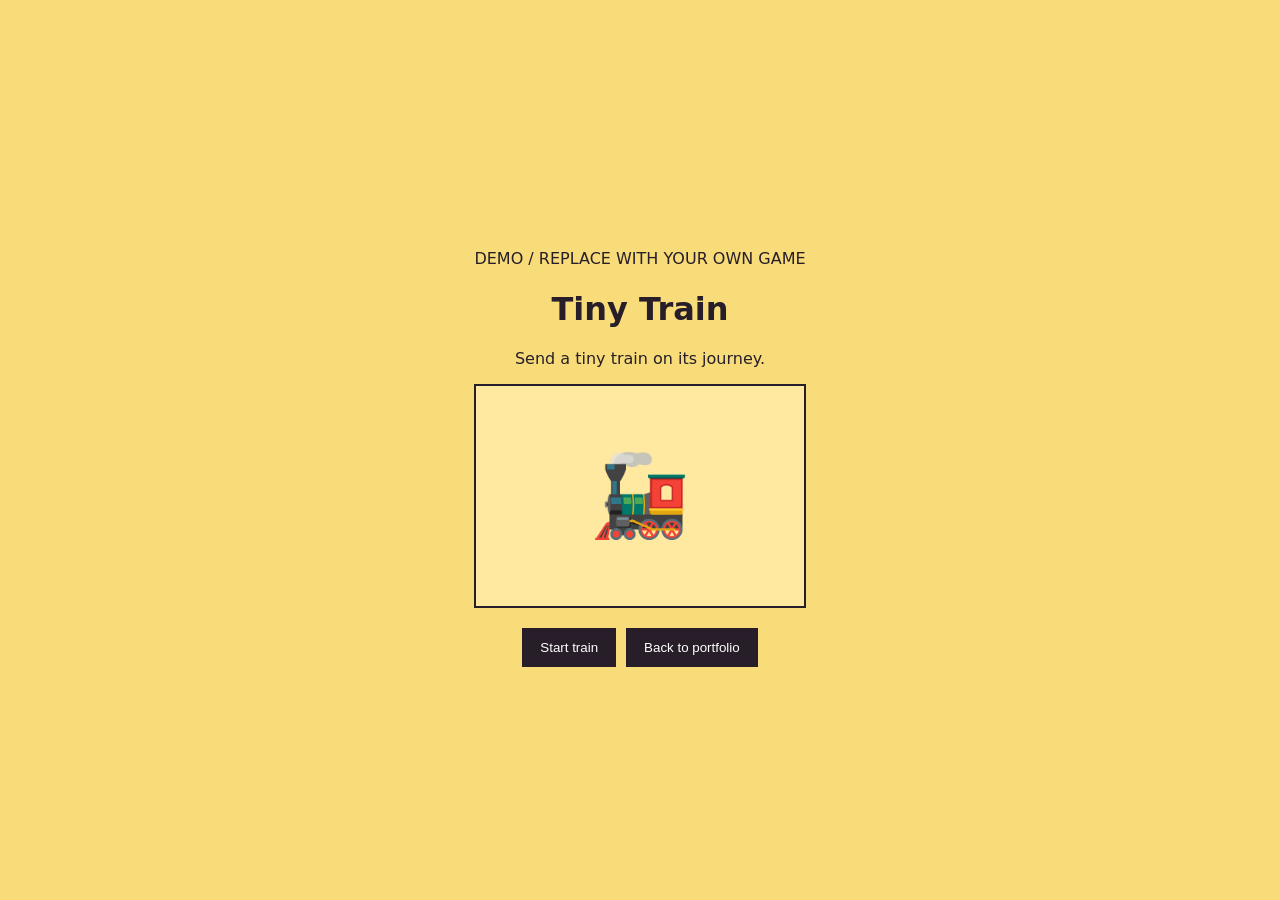
==== index.html @ 66c7f88c "Add Shiqi Su portfolio website" ====
<!doctype html>
<html lang="en"><head><meta charset="utf-8"><meta name="viewport" content="width=device-width,initial-scale=1"><title>Tiny Train</title><style>body{margin:0;display:grid;min-height:100vh;place-items:center;background:#f7dc79;color:#271e29;font-family:system-ui,sans-serif}.game{max-width:620px;padding:40px;text-align:center}.track{height:220px;display:grid;place-items:center;border:2px solid #271e29;background:#ffe9a1}.train{font-size:80px;transition:transform 1.3s ease}.go{transform:translateX(300px)}button{padding:12px 18px;background:#271e29;color:white;border:0;margin:20px 5px 0;cursor:pointer}</style></head><body><main class="game"><p>DEMO / REPLACE WITH YOUR OWN GAME</p><h1>Tiny Train</h1><p>Send a tiny train on its journey.</p><div class="track"><div id="train" class="train">🚂</div></div><button id="go">Start train</button><button onclick="location.href='../../'">Back to portfolio</button></main><script>document.querySelector('#go').onclick=()=>{const t=document.querySelector('#train');t.classList.remove('go');void t.offsetWidth;t.classList.add('go')}</script></body></html>
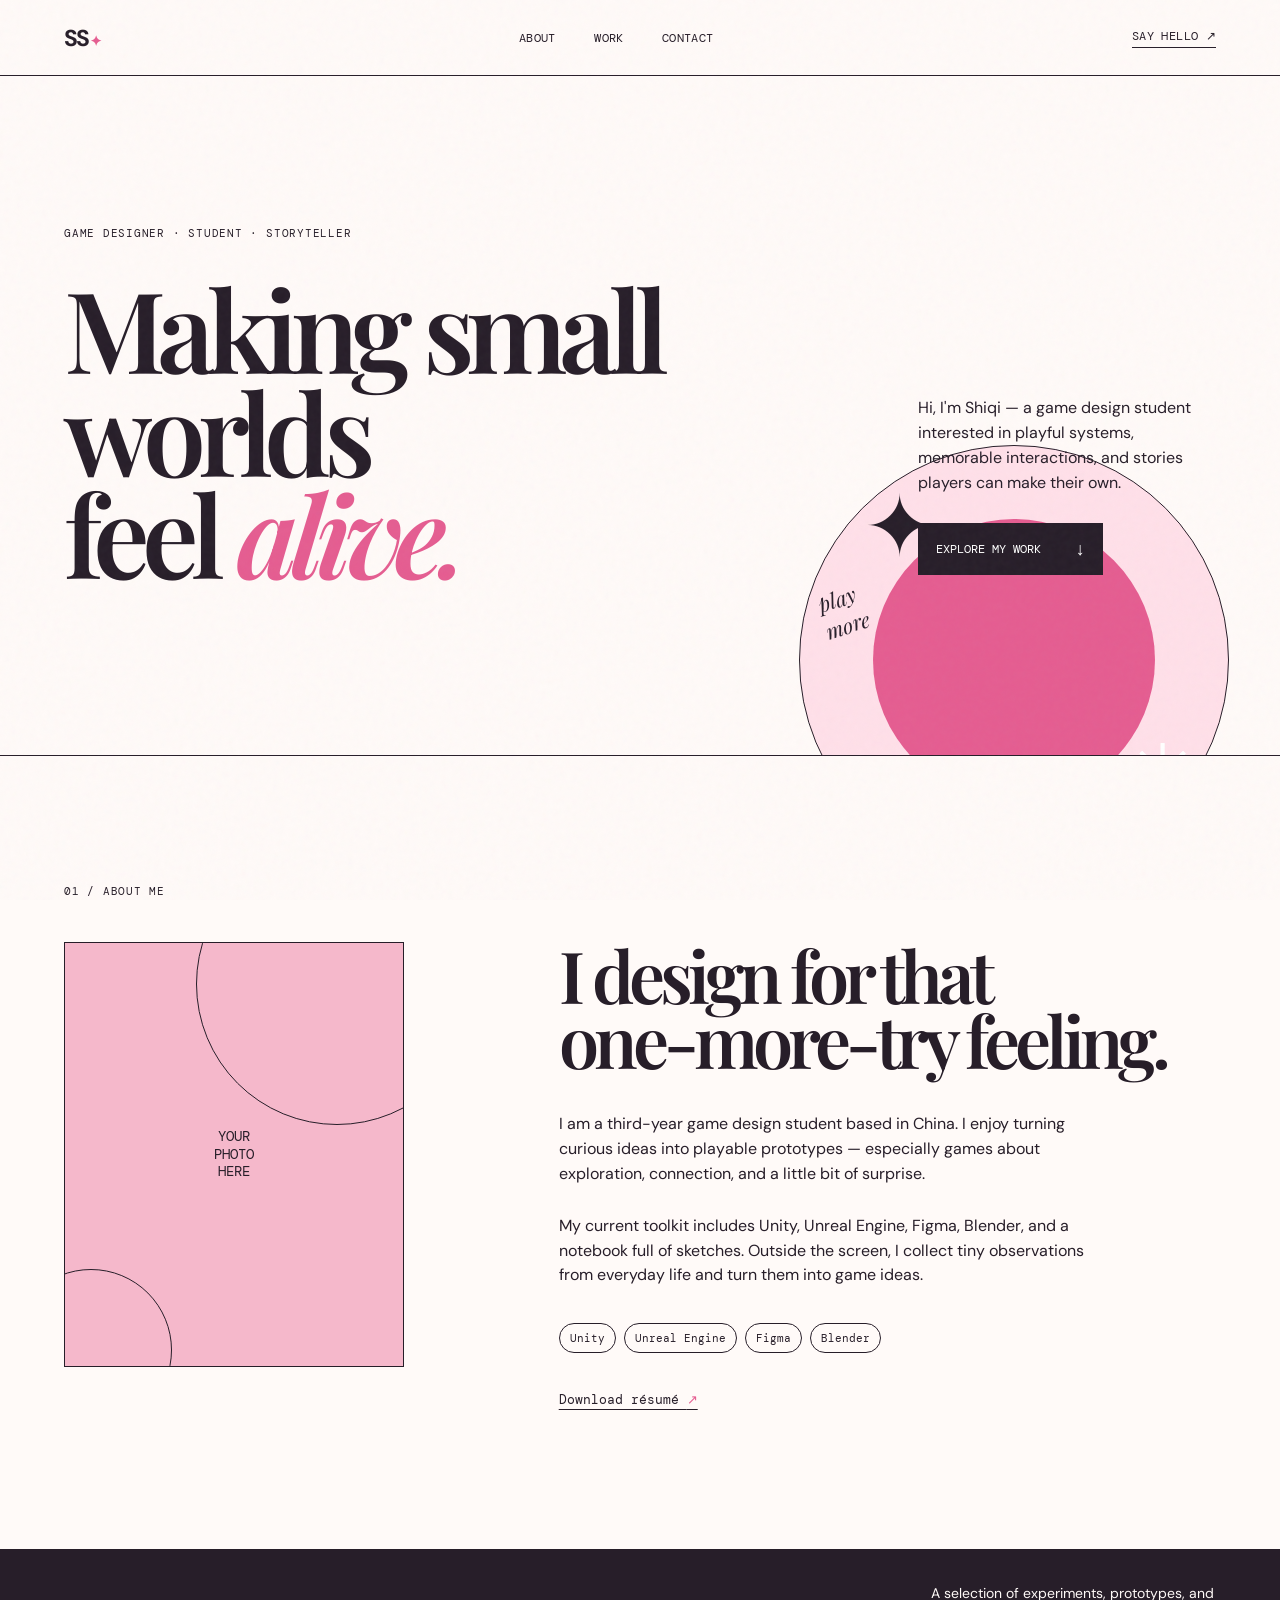
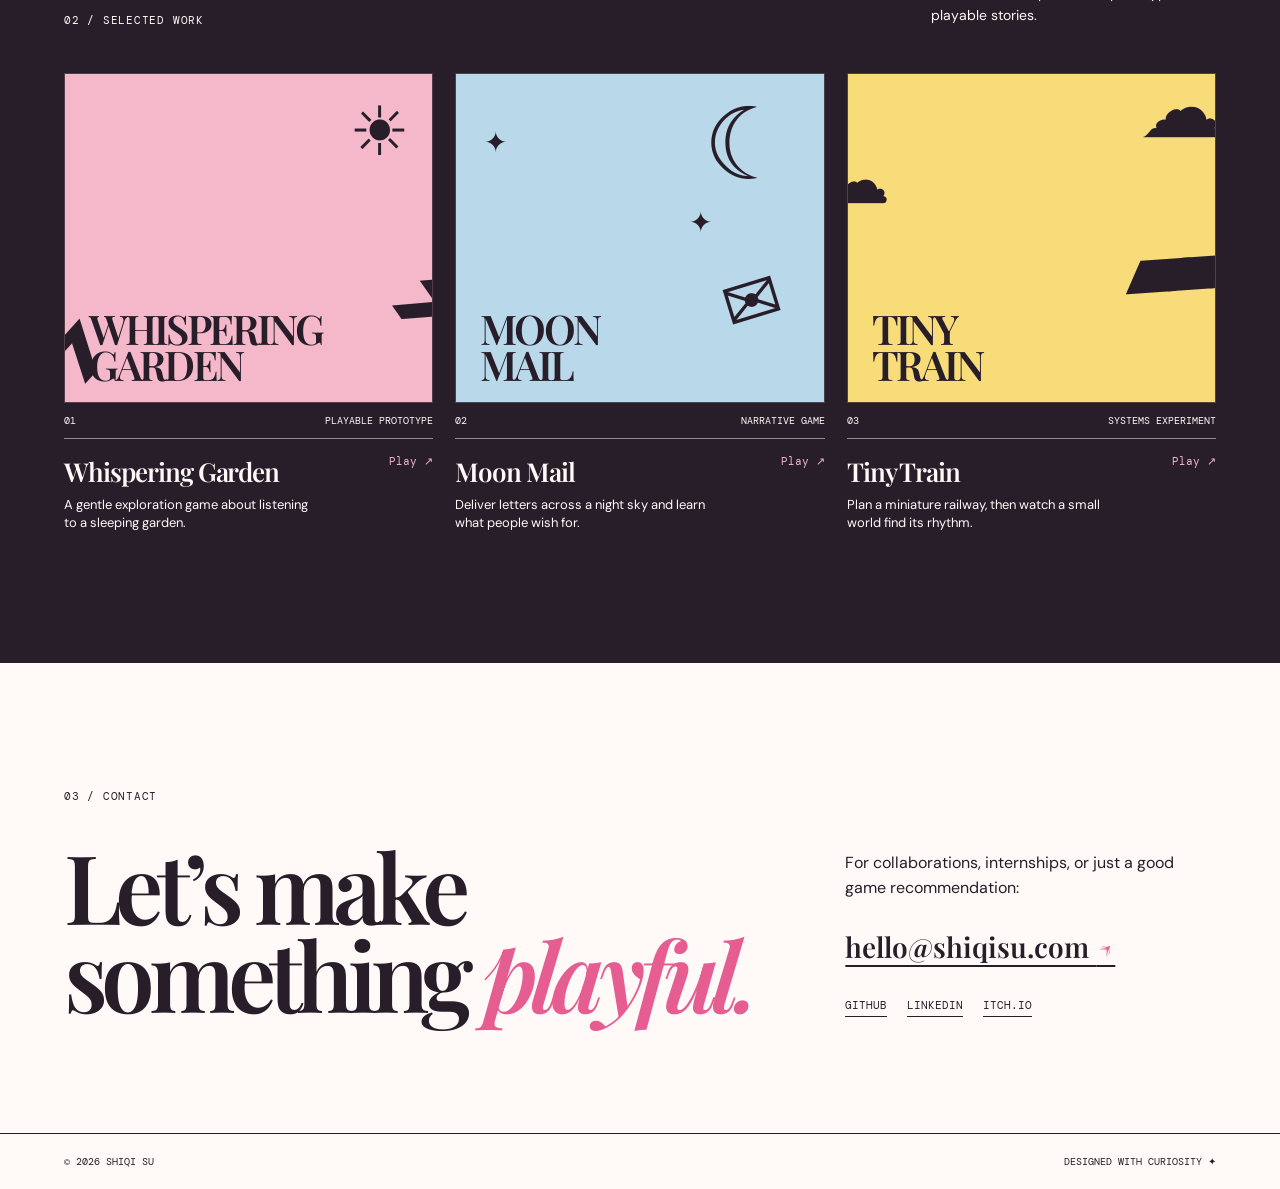
==== commit bb75575f: "Restore portfolio homepage Updated the HTML structure and added meta tags for better SEO and styling" ====
--- a/index.html
+++ b/index.html
@@ -1,2 +1,156 @@
 <!doctype html>
-<html lang="en"><head><meta charset="utf-8"><meta name="viewport" content="width=device-width,initial-scale=1"><title>Tiny Train</title><style>body{margin:0;display:grid;min-height:100vh;place-items:center;background:#f7dc79;color:#271e29;font-family:system-ui,sans-serif}.game{max-width:620px;padding:40px;text-align:center}.track{height:220px;display:grid;place-items:center;border:2px solid #271e29;background:#ffe9a1}.train{font-size:80px;transition:transform 1.3s ease}.go{transform:translateX(300px)}button{padding:12px 18px;background:#271e29;color:white;border:0;margin:20px 5px 0;cursor:pointer}</style></head><body><main class="game"><p>DEMO / REPLACE WITH YOUR OWN GAME</p><h1>Tiny Train</h1><p>Send a tiny train on its journey.</p><div class="track"><div id="train" class="train">🚂</div></div><button id="go">Start train</button><button onclick="location.href='../../'">Back to portfolio</button></main><script>document.querySelector('#go').onclick=()=>{const t=document.querySelector('#train');t.classList.remove('go');void t.offsetWidth;t.classList.add('go')}</script></body></html>
+<html lang="en">
+  <head>
+    <meta charset="UTF-8" />
+    <meta name="viewport" content="width=device-width, initial-scale=1.0" />
+    <meta
+      name="description"
+      content="Shiqi Su — Game designer portfolio."
+    />
+    <title>Shiqi Su — Game Designer</title>
+    <link rel="preconnect" href="https://fonts.googleapis.com" />
+    <link rel="preconnect" href="https://fonts.gstatic.com" crossorigin />
+    <link
+      href="https://fonts.googleapis.com/css2?family=DM+Mono&family=DM+Sans:opsz,wght@9..40,400;9..40,500;9..40,700&family=Playfair+Display:ital,wght@0,600;0,700;1,600&display=swap"
+      rel="stylesheet"
+    />
+    <link rel="stylesheet" href="styles.css" />
+  </head>
+  <body>
+    <div class="grain" aria-hidden="true"></div>
+    <header class="site-header">
+      <a class="brand" href="#top" aria-label="Shiqi Su home">SS<span>✦</span></a>
+      <nav aria-label="Main navigation">
+        <a href="#about">About</a>
+        <a href="#work">Work</a>
+        <a href="#contact">Contact</a>
+      </nav>
+      <a class="header-email" href="mailto:hello@shiqisu.com">Say hello ↗</a>
+    </header>
+
+    <main id="top">
+      <section class="hero section-wrap">
+        <p class="eyebrow">GAME DESIGNER · STUDENT · STORYTELLER</p>
+        <div class="hero-grid">
+          <h1>Making small worlds<br />feel <em>alive.</em></h1>
+          <div class="hero-side">
+            <p>
+              Hi, I'm Shiqi — a game design student interested in playful systems,
+              memorable interactions, and stories players can make their own.
+            </p>
+            <a class="button button-dark" href="#work">Explore my work <span>↓</span></a>
+          </div>
+        </div>
+        <div class="hero-decoration" aria-hidden="true">
+          <span class="flower flower-one">✦</span>
+          <span class="flower flower-two">✳</span>
+          <span class="scribble">play<br />more</span>
+          <div class="orb"></div>
+        </div>
+      </section>
+
+      <section class="about section-wrap" id="about">
+        <p class="section-label">01 / ABOUT ME</p>
+        <div class="about-grid">
+          <div class="portrait-placeholder" role="img" aria-label="Replace this with a portrait of Shiqi">
+            <span>YOUR<br />PHOTO<br />HERE</span>
+          </div>
+          <div class="about-copy">
+            <h2>I design for that<br />one-more-try feeling.</h2>
+            <p>
+              I am a third-year game design student based in China. I enjoy turning
+              curious ideas into playable prototypes — especially games about
+              exploration, connection, and a little bit of surprise.
+            </p>
+            <p>
+              My current toolkit includes Unity, Unreal Engine, Figma, Blender, and
+              a notebook full of sketches. Outside the screen, I collect tiny
+              observations from everyday life and turn them into game ideas.
+            </p>
+            <div class="tools">
+              <span>Unity</span><span>Unreal Engine</span><span>Figma</span><span>Blender</span>
+            </div>
+            <a class="text-link" href="assets/Shiqi-Su-Resume.pdf" target="_blank" rel="noreferrer">Download résumé <span>↗</span></a>
+          </div>
+        </div>
+      </section>
+
+      <section class="work section-wrap" id="work">
+        <div class="work-heading">
+          <p class="section-label">02 / SELECTED WORK</p>
+          <p class="work-intro">A selection of experiments, prototypes, and playable stories.</p>
+        </div>
+
+        <!--
+          HOW TO ADD A GAME:
+          1. Duplicate an .project-card article below.
+          2. Change the title, description, tags, and link in href="...".
+          3. Put your HTML game in a folder (for example: games/my-game/index.html)
+             and set href="games/my-game/". The player will open it in a new tab.
+        -->
+        <div class="project-list">
+          <article class="project-card project-card--pink">
+            <a class="project-link" href="games/whispering-garden/" target="_blank" rel="noreferrer" aria-label="Play Whispering Garden">
+              <div class="project-art garden-art" aria-hidden="true">
+                <span class="sun">☀</span><span class="leaf leaf-a">⌁</span><span class="leaf leaf-b">⌁</span>
+                <span class="garden-title">WHISPERING<br />GARDEN</span>
+              </div>
+              <div class="project-meta"><span>01</span><span>Playable prototype</span></div>
+              <div class="project-info">
+                <div><h3>Whispering Garden</h3><p>A gentle exploration game about listening to a sleeping garden.</p></div>
+                <span class="play-arrow">Play ↗</span>
+              </div>
+            </a>
+          </article>
+
+          <article class="project-card project-card--blue">
+            <a class="project-link" href="games/moon-mail/" target="_blank" rel="noreferrer" aria-label="Play Moon Mail">
+              <div class="project-art moon-art" aria-hidden="true">
+                <span class="moon">☾</span><span class="star star-a">✦</span><span class="star star-b">✦</span>
+                <span class="mail">✉</span><span class="garden-title">MOON<br />MAIL</span>
+              </div>
+              <div class="project-meta"><span>02</span><span>Narrative game</span></div>
+              <div class="project-info">
+                <div><h3>Moon Mail</h3><p>Deliver letters across a night sky and learn what people wish for.</p></div>
+                <span class="play-arrow">Play ↗</span>
+              </div>
+            </a>
+          </article>
+
+          <article class="project-card project-card--yellow">
+            <a class="project-link" href="games/tiny-train/" target="_blank" rel="noreferrer" aria-label="Play Tiny Train">
+              <div class="project-art train-art" aria-hidden="true">
+                <span class="cloud cloud-a">☁</span><span class="cloud cloud-b">☁</span>
+                <span class="train">▰▰▰</span><span class="garden-title">TINY<br />TRAIN</span>
+              </div>
+              <div class="project-meta"><span>03</span><span>Systems experiment</span></div>
+              <div class="project-info">
+                <div><h3>Tiny Train</h3><p>Plan a miniature railway, then watch a small world find its rhythm.</p></div>
+                <span class="play-arrow">Play ↗</span>
+              </div>
+            </a>
+          </article>
+        </div>
+      </section>
+
+      <section class="contact section-wrap" id="contact">
+        <p class="section-label">03 / CONTACT</p>
+        <div class="contact-content">
+          <h2>Let’s make<br />something <em>playful.</em></h2>
+          <div>
+            <p>For collaborations, internships, or just a good game recommendation:</p>
+            <a class="email" href="mailto:hello@shiqisu.com">hello@shiqisu.com <span>↗</span></a>
+            <div class="socials">
+              <a href="https://github.com/" target="_blank" rel="noreferrer">GitHub</a>
+              <a href="https://www.linkedin.com/" target="_blank" rel="noreferrer">LinkedIn</a>
+              <a href="https://shiqisu.itch.io/" target="_blank" rel="noreferrer">itch.io</a>
+            </div>
+          </div>
+        </div>
+      </section>
+    </main>
+
+    <footer><span>© <span id="year"></span> Shiqi Su</span><span>Designed with curiosity ✦</span></footer>
+    <script src="script.js"></script>
+  </body>
+</html>
--- a/styles.css
+++ b/styles.css
@@ -0,0 +1,36 @@
+:root {
+  --ink: #271e29;
+  --paper: #fffaf8;
+  --pink: #f5b8cb;
+  --hot-pink: #e55d91;
+  --line: #271e29;
+  --blue: #b9d8ea;
+  --yellow: #f7dc79;
+  --mono: "DM Mono", monospace;
+  --sans: "DM Sans", sans-serif;
+  --serif: "Playfair Display", Georgia, serif;
+}
+
+* { box-sizing: border-box; }
+html { scroll-behavior: smooth; }
+body { margin: 0; color: var(--ink); background: var(--paper); font-family: var(--sans); }
+a { color: inherit; }
+.grain { position: fixed; inset: 0; pointer-events: none; opacity: .13; z-index: 5; background-image: url("data:image/svg+xml,%3Csvg viewBox='0 0 180 180' xmlns='http://www.w3.org/2000/svg'%3E%3Cfilter id='n'%3E%3CfeTurbulence type='fractalNoise' baseFrequency='.8' numOctaves='3' stitchTiles='stitch'/%3E%3C/filter%3E%3Crect width='100%25' height='100%25' filter='url(%23n)' opacity='.25'/%3E%3C/svg%3E"); }
+.site-header { height: 76px; padding: 0 clamp(24px, 5vw, 76px); display: flex; align-items: center; justify-content: space-between; border-bottom: 1px solid var(--line); position: sticky; top: 0; background: rgba(255,250,248,.92); backdrop-filter: blur(12px); z-index: 4; }
+.brand { text-decoration: none; font-weight: 700; font-size: 23px; letter-spacing: -.08em; }.brand span { font-size: 14px; color: var(--hot-pink); margin-left: 2px; }
+nav { display: flex; gap: clamp(18px, 3vw, 43px); } nav a, .header-email { font: 12px var(--mono); text-decoration: none; text-transform: uppercase; letter-spacing: .03em; } nav a:hover, .header-email:hover, .text-link:hover, .socials a:hover { color: var(--hot-pink); }
+.header-email { border-bottom: 1px solid; padding-bottom: 3px; }
+.section-wrap { padding-left: clamp(24px, 5vw, 76px); padding-right: clamp(24px, 5vw, 76px); }
+.hero { min-height: 680px; padding-top: clamp(70px, 12vw, 150px); position: relative; overflow: hidden; border-bottom: 1px solid var(--line); }
+.eyebrow, .section-label { margin: 0; font: 11px var(--mono); letter-spacing: .07em; }
+.hero-grid { display: grid; grid-template-columns: 1.5fr .55fr; gap: 40px; align-items: end; margin-top: 36px; position: relative; z-index: 1; }
+h1, h2 { font: 600 clamp(52px, 8.8vw, 136px)/.91 var(--serif); letter-spacing: -.07em; margin: 0; } em { font-weight: 600; color: var(--hot-pink); }
+.hero-side { max-width: 310px; padding-bottom: 9px; }.hero-side p, .about-copy p, .work-intro, .contact-content p { font-size: 16px; line-height: 1.55; margin: 0 0 27px; }
+.button { display: inline-flex; align-items: center; gap: 34px; padding: 14px 18px; font: 12px var(--mono); text-decoration: none; text-transform: uppercase; transition: transform .2s; }.button:hover { transform: translateY(-3px); }.button-dark { background: var(--ink); color: white; }.button span { font-size: 18px; }
+.hero-decoration { position: absolute; width: min(34vw, 430px); aspect-ratio: 1; right: clamp(-80px, 4vw, 56px); bottom: -120px; border: 1px solid var(--ink); border-radius: 50%; background: #ffe0e9; }.orb { position: absolute; inset: 17%; border-radius: 50%; background: var(--hot-pink); }.flower { position: absolute; z-index: 1; font-size: clamp(36px, 7vw, 85px); }.flower-one { top: 6%; left: 15%; }.flower-two { bottom: 10%; right: 7%; color: white; }.scribble { position: absolute; top: 32%; left: 5%; z-index: 2; transform: rotate(-18deg); font: italic 21px var(--serif); }
+.about { padding-top: 128px; padding-bottom: 140px; }.about-grid { display: grid; grid-template-columns: minmax(230px, .7fr) 1.3fr; gap: clamp(45px, 11vw, 170px); margin-top: 44px; align-items: start; }.portrait-placeholder { max-width: 340px; aspect-ratio: .8; display: grid; place-items: center; background: var(--pink); border: 1px solid var(--ink); position: relative; overflow: hidden; }.portrait-placeholder:before, .portrait-placeholder:after { content: ""; position: absolute; border: 1px solid var(--ink); border-radius: 50%; }.portrait-placeholder:before { width: 280px; height: 280px; top: -100px; right: -75px; }.portrait-placeholder:after { width: 160px; height: 160px; bottom: -65px; left: -55px; }.portrait-placeholder span { font: 14px/1.25 var(--mono); text-align: center; z-index: 1; }.about-copy { max-width: 630px; }.about h2 { font-size: clamp(42px, 5.6vw, 78px); margin-bottom: 40px; }.about-copy p { max-width: 550px; }.tools { display: flex; flex-wrap: wrap; gap: 8px; margin: 35px 0; }.tools span { border: 1px solid var(--ink); border-radius: 50px; font: 11px var(--mono); padding: 7px 10px; }.text-link { text-underline-offset: 5px; font: 13px var(--mono); }.text-link span { color: var(--hot-pink); }
+.work { padding-top: 34px; padding-bottom: 130px; background: var(--ink); color: var(--paper); }.work-heading { display: flex; justify-content: space-between; align-items: end; padding-bottom: 46px; }.work-intro { max-width: 285px; margin: 0; font-size: 14px; }.project-list { display: grid; grid-template-columns: repeat(3, 1fr); gap: 22px; }.project-link { display: block; text-decoration: none; }.project-art { height: 330px; padding: 24px; overflow: hidden; position: relative; color: var(--ink); border: 1px solid rgba(39,30,41,.8); transition: transform .25s ease; }.project-link:hover .project-art { transform: translateY(-7px) rotate(-.6deg); }.project-card--pink .project-art { background: var(--pink); }.project-card--blue .project-art { background: var(--blue); }.project-card--yellow .project-art { background: var(--yellow); }.garden-title { position: absolute; left: 24px; bottom: 19px; z-index: 1; font: 600 clamp(27px, 3.2vw, 49px)/.87 var(--serif); letter-spacing: -.07em; }.sun { position: absolute; right: 22px; top: 14px; font-size: 68px; }.leaf { position: absolute; font-size: 175px; line-height: .5; transform: rotate(42deg); }.leaf-a { left: -46px; bottom: 22px; }.leaf-b { right: -56px; bottom: 65px; transform: rotate(-35deg); }.moon { position: absolute; top: 14px; right: 31px; font: 100px/1 var(--serif); }.star { position: absolute; font-size: 28px; }.star-a { top: 50px; left: 28px; }.star-b { right: 112px; top: 130px; }.mail { position: absolute; right: 42px; bottom: 55px; font-size: 70px; transform: rotate(-17deg); }.cloud { position: absolute; font-size: 84px; }.cloud-a { top: -20px; right: -8px; }.cloud-b { top: 65px; left: -23px; font-size: 65px; }.train { position: absolute; right: -35px; bottom: 78px; font-size: 88px; letter-spacing: -26px; transform: rotate(-4deg); }.project-meta { display: flex; justify-content: space-between; padding: 11px 0; border-bottom: 1px solid rgba(255,250,248,.5); font: 10px var(--mono); text-transform: uppercase; }.project-info { display: flex; gap: 18px; justify-content: space-between; padding-top: 15px; }.project-info h3 { margin: 0 0 7px; font: 600 26px var(--serif); letter-spacing: -.04em; }.project-info p { margin: 0; max-width: 255px; font-size: 13px; line-height: 1.45; }.play-arrow { font: 11px var(--mono); white-space: nowrap; color: var(--pink); }
+.contact { padding-top: 126px; padding-bottom: 116px; }.contact-content { display: grid; grid-template-columns: 1.4fr .7fr; align-items: end; gap: 40px; margin-top: 39px; }.contact h2 { font-size: clamp(48px, 7.5vw, 112px); }.contact-content > div { max-width: 360px; }.email { display: inline-block; font: 600 clamp(19px, 2.2vw, 28px) var(--serif); text-underline-offset: 7px; }.email span { color: var(--hot-pink); }.socials { display: flex; gap: 20px; margin-top: 33px; }.socials a { font: 11px var(--mono); text-decoration: none; text-transform: uppercase; border-bottom: 1px solid; padding-bottom: 4px; }
+footer { padding: 21px clamp(24px, 5vw, 76px); display: flex; justify-content: space-between; border-top: 1px solid var(--line); font: 10px var(--mono); text-transform: uppercase; }
+@media (max-width: 760px) { .site-header { height: 63px; }.header-email { display: none; }.hero { min-height: 610px; }.hero-grid, .about-grid, .contact-content { grid-template-columns: 1fr; }.hero-side { margin-top: 18px; }.hero-decoration { width: 290px; right: -90px; }.about { padding-top: 82px; padding-bottom: 85px; }.portrait-placeholder { width: min(75vw, 310px); }.project-list { grid-template-columns: 1fr; gap: 46px; }.project-art { height: 360px; }.work-heading { display: block; }.work-intro { margin-top: 27px; }.contact { padding-top: 82px; padding-bottom: 78px; }.contact-content { gap: 37px; } }
+@media (max-width: 420px) { nav { gap: 14px; } nav a { font-size: 10px; }.hero { min-height: 560px; }.project-art { height: 310px; } footer { gap: 14px; flex-direction: column; } }
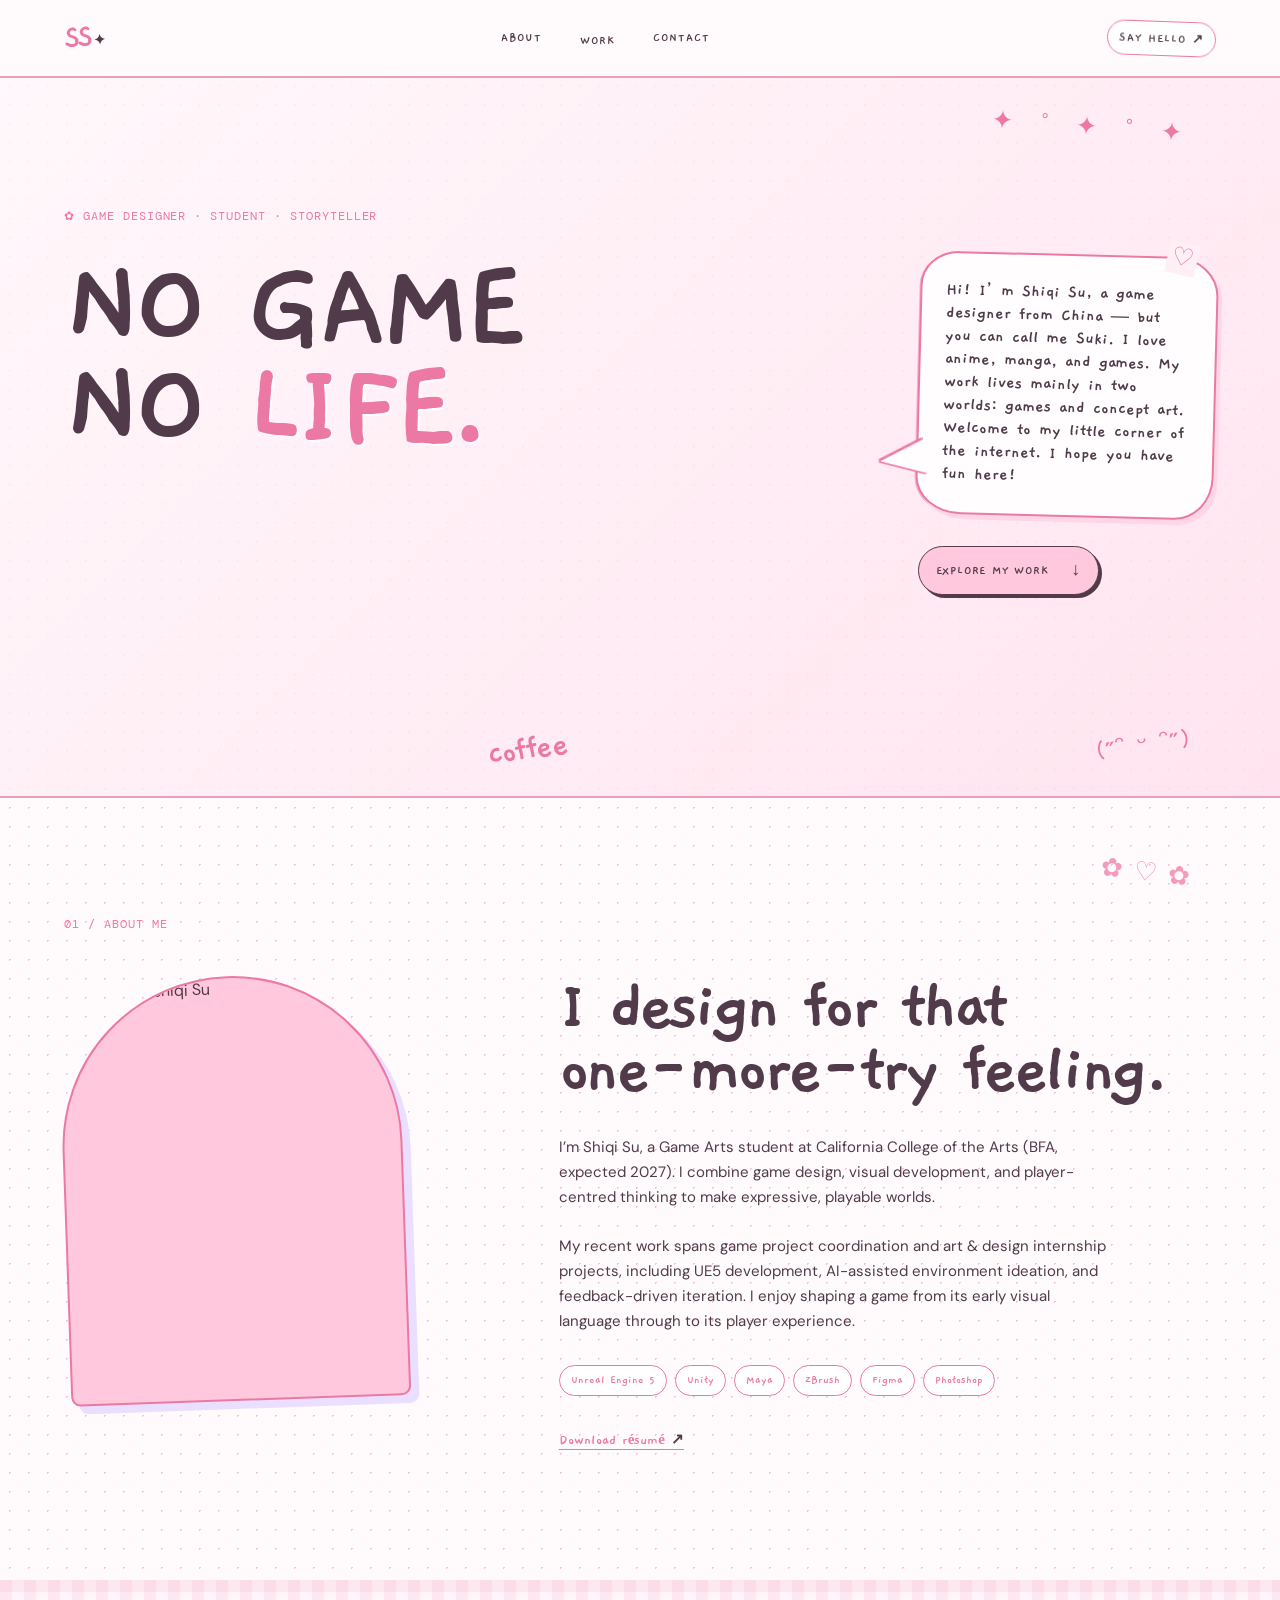
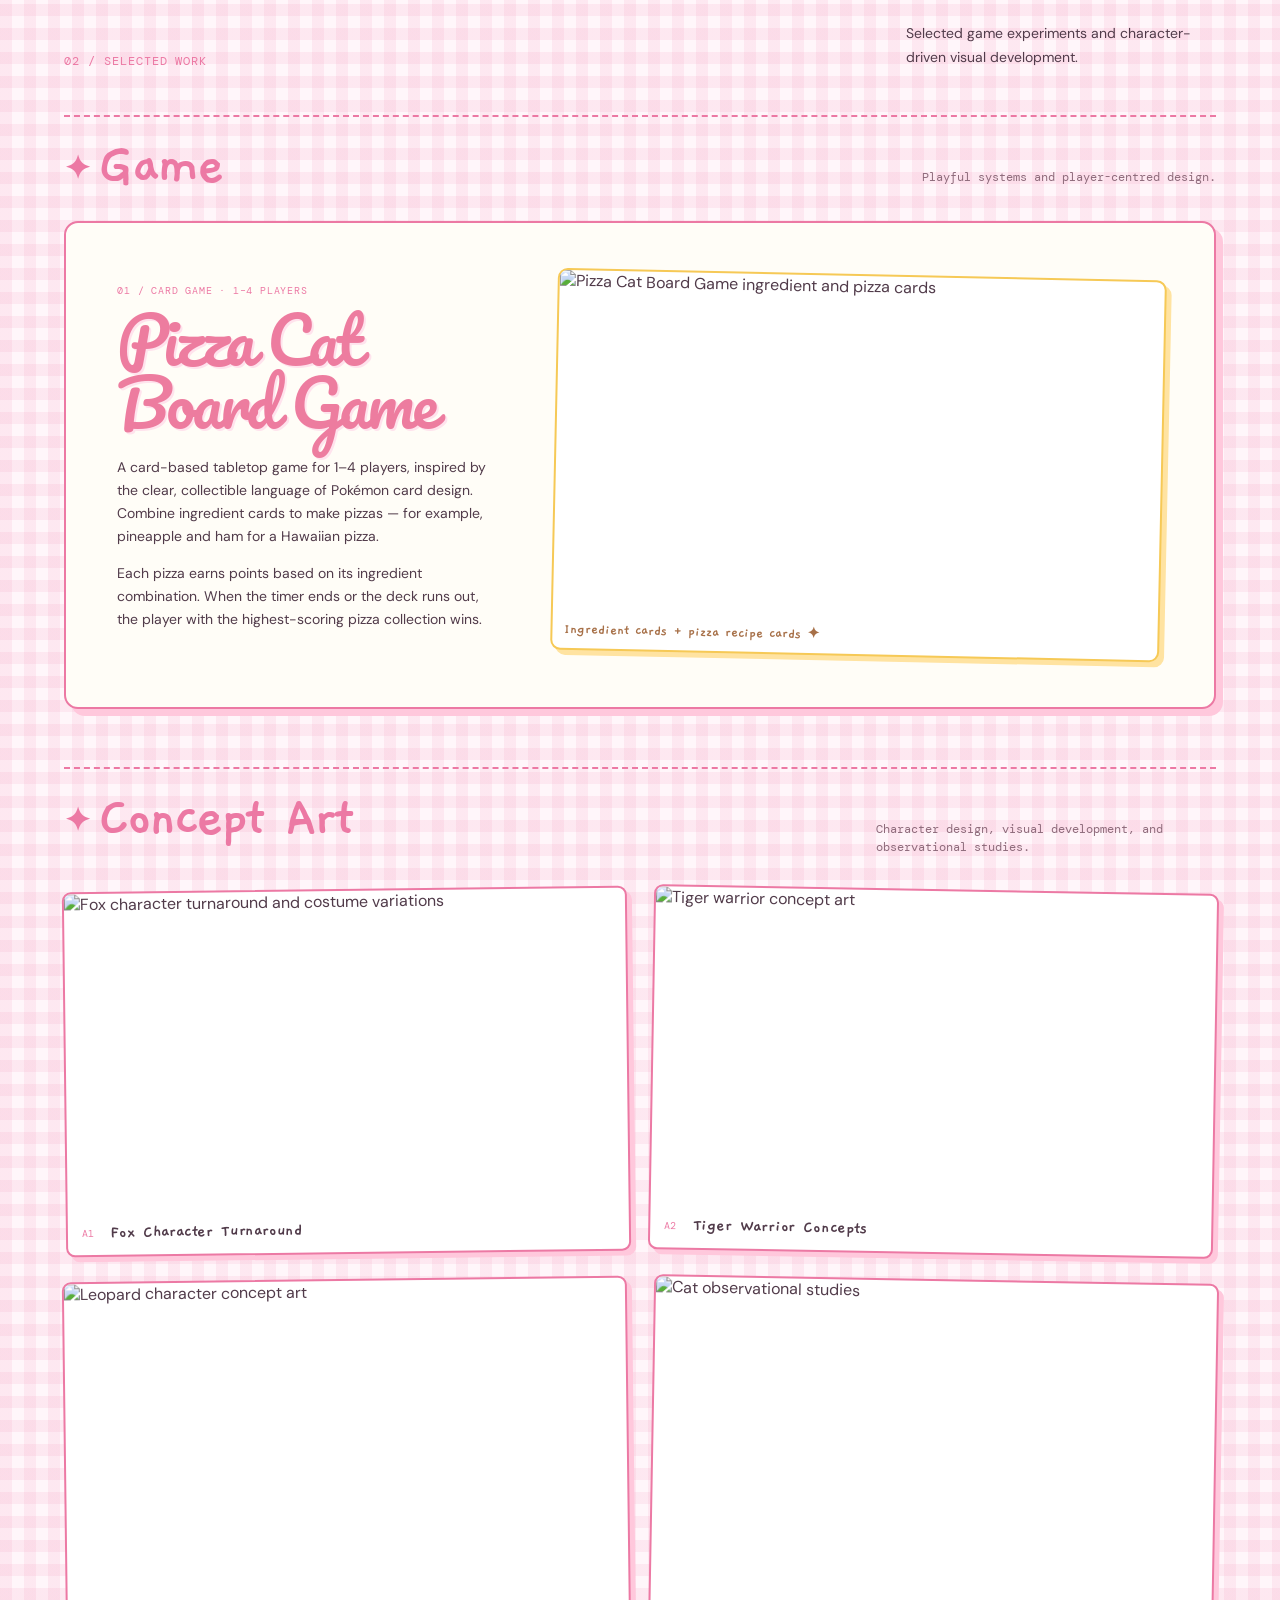
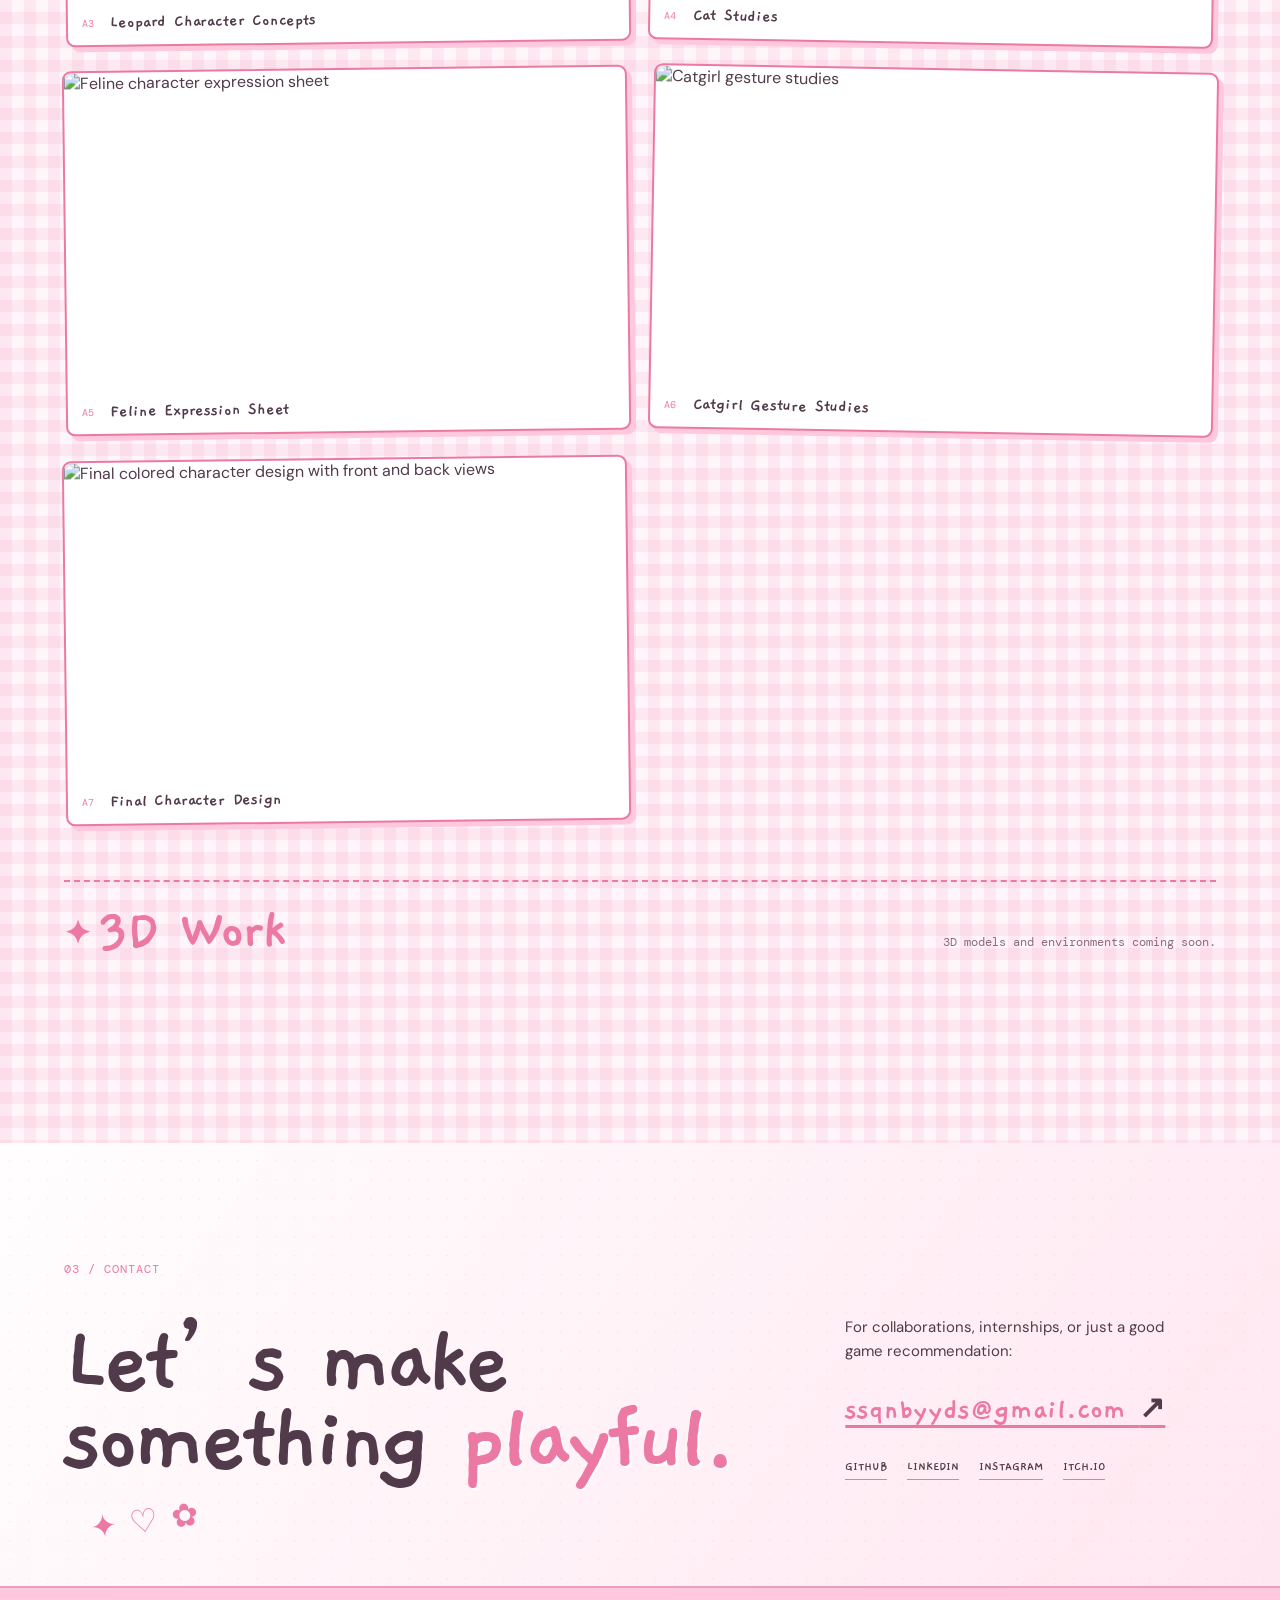
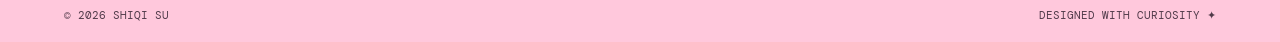
==== commit 0b507f23: "Publish portfolio homepage and styling" ====
--- a/index.html
+++ b/index.html
@@ -11,7 +11,7 @@
     <link rel="preconnect" href="https://fonts.googleapis.com" />
     <link rel="preconnect" href="https://fonts.gstatic.com" crossorigin />
     <link
-      href="https://fonts.googleapis.com/css2?family=DM+Mono&family=DM+Sans:opsz,wght@9..40,400;9..40,500;9..40,700&family=Playfair+Display:ital,wght@0,600;0,700;1,600&display=swap"
+      href="https://fonts.googleapis.com/css2?family=DM+Mono&family=DM+Sans:opsz,wght@9..40,400;9..40,500;9..40,700&family=Gaegu:wght@400;700&family=Pacifico&display=swap"
       rel="stylesheet"
     />
     <link rel="stylesheet" href="styles.css" />
@@ -22,53 +22,64 @@
       <a class="brand" href="#top" aria-label="Shiqi Su home">SS<span>✦</span></a>
       <nav aria-label="Main navigation">
         <a href="#about">About</a>
-        <a href="#work">Work</a>
+        <div class="nav-dropdown">
+          <a href="#work" aria-haspopup="true">Work</a>
+          <div class="work-menu" aria-label="Work categories">
+            <a href="#concept-art">Concept Art</a>
+            <a href="#three-d-work">3D Work</a>
+            <a href="#game-work">Game</a>
+          </div>
+        </div>
         <a href="#contact">Contact</a>
       </nav>
-      <a class="header-email" href="mailto:hello@shiqisu.com">Say hello ↗</a>
+      <a class="header-email" href="mailto:ssqnbyyds@gmail.com">Say hello ↗</a>
     </header>
 
     <main id="top">
       <section class="hero section-wrap">
         <p class="eyebrow">GAME DESIGNER · STUDENT · STORYTELLER</p>
         <div class="hero-grid">
-          <h1>Making small worlds<br />feel <em>alive.</em></h1>
+          <h1>NO GAME<br />NO <em>LIFE.</em></h1>
           <div class="hero-side">
-            <p>
-              Hi, I'm Shiqi — a game design student interested in playful systems,
-              memorable interactions, and stories players can make their own.
+            <p class="hero-intro">
+              Hi! I’m Shiqi Su, a game designer from China — but you can call me
+              Suki. I love anime, manga, and games. My work lives mainly in two
+              worlds: games and concept art. Welcome to my little corner of the
+              internet. I hope you have fun here!
             </p>
             <a class="button button-dark" href="#work">Explore my work <span>↓</span></a>
           </div>
         </div>
         <div class="hero-decoration" aria-hidden="true">
-          <span class="flower flower-one">✦</span>
-          <span class="flower flower-two">✳</span>
-          <span class="scribble">play<br />more</span>
-          <div class="orb"></div>
+          <img src="assets/hero/character-v2-transparent.png" alt="" />
+        </div>
+        <div class="coffee-dog" aria-hidden="true">
+          <img src="assets/hero/coffee-dog-transparent.png" alt="" />
+          <span>coffee</span>
         </div>
       </section>
 
       <section class="about section-wrap" id="about">
         <p class="section-label">01 / ABOUT ME</p>
         <div class="about-grid">
-          <div class="portrait-placeholder" role="img" aria-label="Replace this with a portrait of Shiqi">
-            <span>YOUR<br />PHOTO<br />HERE</span>
+          <div class="portrait">
+            <img src="assets/profile/shiqi-su.jpg" alt="Portrait of Shiqi Su" />
           </div>
           <div class="about-copy">
             <h2>I design for that<br />one-more-try feeling.</h2>
             <p>
-              I am a third-year game design student based in China. I enjoy turning
-              curious ideas into playable prototypes — especially games about
-              exploration, connection, and a little bit of surprise.
+              I’m Shiqi Su, a Game Arts student at California College of the Arts
+              (BFA, expected 2027). I combine game design, visual development, and
+              player-centred thinking to make expressive, playable worlds.
             </p>
             <p>
-              My current toolkit includes Unity, Unreal Engine, Figma, Blender, and
-              a notebook full of sketches. Outside the screen, I collect tiny
-              observations from everyday life and turn them into game ideas.
+              My recent work spans game project coordination and art & design
+              internship projects, including UE5 development, AI-assisted environment
+              ideation, and feedback-driven iteration. I enjoy shaping a game from
+              its early visual language through to its player experience.
             </p>
             <div class="tools">
-              <span>Unity</span><span>Unreal Engine</span><span>Figma</span><span>Blender</span>
+              <span>Unreal Engine 5</span><span>Unity</span><span>Maya</span><span>ZBrush</span><span>Figma</span><span>Photoshop</span>
             </div>
             <a class="text-link" href="assets/Shiqi-Su-Resume.pdf" target="_blank" rel="noreferrer">Download résumé <span>↗</span></a>
           </div>
@@ -78,58 +89,57 @@
       <section class="work section-wrap" id="work">
         <div class="work-heading">
           <p class="section-label">02 / SELECTED WORK</p>
-          <p class="work-intro">A selection of experiments, prototypes, and playable stories.</p>
+          <p class="work-intro">Selected game experiments and character-driven visual development.</p>
         </div>
 
-        <!--
-          HOW TO ADD A GAME:
-          1. Duplicate an .project-card article below.
-          2. Change the title, description, tags, and link in href="...".
-          3. Put your HTML game in a folder (for example: games/my-game/index.html)
-             and set href="games/my-game/". The player will open it in a new tab.
-        -->
-        <div class="project-list">
-          <article class="project-card project-card--pink">
-            <a class="project-link" href="games/whispering-garden/" target="_blank" rel="noreferrer" aria-label="Play Whispering Garden">
-              <div class="project-art garden-art" aria-hidden="true">
-                <span class="sun">☀</span><span class="leaf leaf-a">⌁</span><span class="leaf leaf-b">⌁</span>
-                <span class="garden-title">WHISPERING<br />GARDEN</span>
-              </div>
-              <div class="project-meta"><span>01</span><span>Playable prototype</span></div>
-              <div class="project-info">
-                <div><h3>Whispering Garden</h3><p>A gentle exploration game about listening to a sleeping garden.</p></div>
-                <span class="play-arrow">Play ↗</span>
-              </div>
-            </a>
-          </article>
+        <div class="work-category games-category" id="game-work">
+          <div class="category-heading">
+            <h3>Game</h3>
+            <p>Playful systems and player-centred design.</p>
+          </div>
+          <article class="game-feature">
+            <div class="game-feature-copy">
+              <p class="game-kicker">01 / CARD GAME · 1–4 PLAYERS</p>
+              <h4>Pizza Cat<br />Board Game</h4>
+              <p>
+                A card-based tabletop game for 1–4 players, inspired by the clear,
+                collectible language of Pokémon card design. Combine ingredient cards
+                to make pizzas — for example, pineapple and ham for a Hawaiian pizza.
+              </p>
+              <p>
+                Each pizza earns points based on its ingredient combination. When the
+                timer ends or the deck runs out, the player with the highest-scoring
+                pizza collection wins.
+              </p>
+            </div>
+            <figure class="game-feature-art">
+              <img src="assets/games/pizza-cat-board-game-cards.png" alt="Pizza Cat Board Game ingredient and pizza cards" />
+              <figcaption>Ingredient cards + pizza recipe cards ✦</figcaption>
+            </figure>
+          </div>
+        </div>
 
-          <article class="project-card project-card--blue">
-            <a class="project-link" href="games/moon-mail/" target="_blank" rel="noreferrer" aria-label="Play Moon Mail">
-              <div class="project-art moon-art" aria-hidden="true">
-                <span class="moon">☾</span><span class="star star-a">✦</span><span class="star star-b">✦</span>
-                <span class="mail">✉</span><span class="garden-title">MOON<br />MAIL</span>
-              </div>
-              <div class="project-meta"><span>02</span><span>Narrative game</span></div>
-              <div class="project-info">
-                <div><h3>Moon Mail</h3><p>Deliver letters across a night sky and learn what people wish for.</p></div>
-                <span class="play-arrow">Play ↗</span>
-              </div>
-            </a>
-          </article>
+        <div class="work-category concept-category" id="concept-art">
+          <div class="category-heading">
+            <h3>Concept Art</h3>
+            <p>Character design, visual development, and observational studies.</p>
+          </div>
+          <div class="concept-grid">
+            <figure class="concept-card concept-card--wide"><img src="assets/concept-art/fox-turnaround.png" alt="Fox character turnaround and costume variations" /><figcaption><span>A1</span> Fox Character Turnaround</figcaption></figure>
+            <figure class="concept-card"><img src="assets/concept-art/tiger-warrior.png" alt="Tiger warrior concept art" /><figcaption><span>A2</span> Tiger Warrior Concepts</figcaption></figure>
+            <figure class="concept-card"><img src="assets/concept-art/leopard-concepts.png" alt="Leopard character concept art" /><figcaption><span>A3</span> Leopard Character Concepts</figcaption></figure>
+            <figure class="concept-card"><img src="assets/concept-art/cat-studies.png" alt="Cat observational studies" /><figcaption><span>A4</span> Cat Studies</figcaption></figure>
+            <figure class="concept-card"><img src="assets/concept-art/feline-expressions.png" alt="Feline character expression sheet" /><figcaption><span>A5</span> Feline Expression Sheet</figcaption></figure>
+            <figure class="concept-card"><img src="assets/concept-art/catgirl-gestures.png" alt="Catgirl gesture studies" /><figcaption><span>A6</span> Catgirl Gesture Studies</figcaption></figure>
+            <figure class="concept-card concept-card--wide"><img src="assets/concept-art/final-character.png" alt="Final colored character design with front and back views" /><figcaption><span>A7</span> Final Character Design</figcaption></figure>
+          </div>
+        </div>
 
-          <article class="project-card project-card--yellow">
-            <a class="project-link" href="games/tiny-train/" target="_blank" rel="noreferrer" aria-label="Play Tiny Train">
-              <div class="project-art train-art" aria-hidden="true">
-                <span class="cloud cloud-a">☁</span><span class="cloud cloud-b">☁</span>
-                <span class="train">▰▰▰</span><span class="garden-title">TINY<br />TRAIN</span>
-              </div>
-              <div class="project-meta"><span>03</span><span>Systems experiment</span></div>
-              <div class="project-info">
-                <div><h3>Tiny Train</h3><p>Plan a miniature railway, then watch a small world find its rhythm.</p></div>
-                <span class="play-arrow">Play ↗</span>
-              </div>
-            </a>
-          </article>
+        <div class="work-category three-d-category" id="three-d-work">
+          <div class="category-heading">
+            <h3>3D Work</h3>
+            <p>3D models and environments coming soon.</p>
+          </div>
         </div>
       </section>
 
@@ -139,10 +149,12 @@
           <h2>Let’s make<br />something <em>playful.</em></h2>
           <div>
             <p>For collaborations, internships, or just a good game recommendation:</p>
-            <a class="email" href="mailto:hello@shiqisu.com">hello@shiqisu.com <span>↗</span></a>
+            <a class="email" href="mailto:ssqnbyyds@gmail.com">ssqnbyyds@gmail.com <span>↗</span></a>
             <div class="socials">
+              <!-- Replace the platform URLs below with your own profile links. -->
               <a href="https://github.com/" target="_blank" rel="noreferrer">GitHub</a>
               <a href="https://www.linkedin.com/" target="_blank" rel="noreferrer">LinkedIn</a>
+              <a href="https://www.instagram.com/waluolantewcnjma?igsh=MWNlNzEzMGNiaW04Yg%3D%3D&utm_source=qr" target="_blank" rel="noreferrer">Instagram</a>
               <a href="https://shiqisu.itch.io/" target="_blank" rel="noreferrer">itch.io</a>
             </div>
           </div>
--- a/styles.css
+++ b/styles.css
@@ -1,36 +1,43 @@
 :root {
-  --ink: #271e29;
-  --paper: #fffaf8;
-  --pink: #f5b8cb;
-  --hot-pink: #e55d91;
-  --line: #271e29;
-  --blue: #b9d8ea;
-  --yellow: #f7dc79;
+  --ink: #513b4a;
+  --paper: #fffafc;
+  --pink: #ffc8dc;
+  --pink-soft: #fff0f6;
+  --pink-deep: #ec79a4;
+  --rose: #f49abb;
+  --lavender: #eadfff;
+  --mint: #d9f2e6;
+  --line: #eaa0bd;
   --mono: "DM Mono", monospace;
   --sans: "DM Sans", sans-serif;
-  --serif: "Playfair Display", Georgia, serif;
+  --hand: "Gaegu", cursive;
+  --display: "Pacifico", cursive;
 }
 
 * { box-sizing: border-box; }
 html { scroll-behavior: smooth; }
-body { margin: 0; color: var(--ink); background: var(--paper); font-family: var(--sans); }
-a { color: inherit; }
-.grain { position: fixed; inset: 0; pointer-events: none; opacity: .13; z-index: 5; background-image: url("data:image/svg+xml,%3Csvg viewBox='0 0 180 180' xmlns='http://www.w3.org/2000/svg'%3E%3Cfilter id='n'%3E%3CfeTurbulence type='fractalNoise' baseFrequency='.8' numOctaves='3' stitchTiles='stitch'/%3E%3C/filter%3E%3Crect width='100%25' height='100%25' filter='url(%23n)' opacity='.25'/%3E%3C/svg%3E"); }
-.site-header { height: 76px; padding: 0 clamp(24px, 5vw, 76px); display: flex; align-items: center; justify-content: space-between; border-bottom: 1px solid var(--line); position: sticky; top: 0; background: rgba(255,250,248,.92); backdrop-filter: blur(12px); z-index: 4; }
-.brand { text-decoration: none; font-weight: 700; font-size: 23px; letter-spacing: -.08em; }.brand span { font-size: 14px; color: var(--hot-pink); margin-left: 2px; }
-nav { display: flex; gap: clamp(18px, 3vw, 43px); } nav a, .header-email { font: 12px var(--mono); text-decoration: none; text-transform: uppercase; letter-spacing: .03em; } nav a:hover, .header-email:hover, .text-link:hover, .socials a:hover { color: var(--hot-pink); }
-.header-email { border-bottom: 1px solid; padding-bottom: 3px; }
-.section-wrap { padding-left: clamp(24px, 5vw, 76px); padding-right: clamp(24px, 5vw, 76px); }
-.hero { min-height: 680px; padding-top: clamp(70px, 12vw, 150px); position: relative; overflow: hidden; border-bottom: 1px solid var(--line); }
-.eyebrow, .section-label { margin: 0; font: 11px var(--mono); letter-spacing: .07em; }
-.hero-grid { display: grid; grid-template-columns: 1.5fr .55fr; gap: 40px; align-items: end; margin-top: 36px; position: relative; z-index: 1; }
-h1, h2 { font: 600 clamp(52px, 8.8vw, 136px)/.91 var(--serif); letter-spacing: -.07em; margin: 0; } em { font-weight: 600; color: var(--hot-pink); }
-.hero-side { max-width: 310px; padding-bottom: 9px; }.hero-side p, .about-copy p, .work-intro, .contact-content p { font-size: 16px; line-height: 1.55; margin: 0 0 27px; }
-.button { display: inline-flex; align-items: center; gap: 34px; padding: 14px 18px; font: 12px var(--mono); text-decoration: none; text-transform: uppercase; transition: transform .2s; }.button:hover { transform: translateY(-3px); }.button-dark { background: var(--ink); color: white; }.button span { font-size: 18px; }
-.hero-decoration { position: absolute; width: min(34vw, 430px); aspect-ratio: 1; right: clamp(-80px, 4vw, 56px); bottom: -120px; border: 1px solid var(--ink); border-radius: 50%; background: #ffe0e9; }.orb { position: absolute; inset: 17%; border-radius: 50%; background: var(--hot-pink); }.flower { position: absolute; z-index: 1; font-size: clamp(36px, 7vw, 85px); }.flower-one { top: 6%; left: 15%; }.flower-two { bottom: 10%; right: 7%; color: white; }.scribble { position: absolute; top: 32%; left: 5%; z-index: 2; transform: rotate(-18deg); font: italic 21px var(--serif); }
-.about { padding-top: 128px; padding-bottom: 140px; }.about-grid { display: grid; grid-template-columns: minmax(230px, .7fr) 1.3fr; gap: clamp(45px, 11vw, 170px); margin-top: 44px; align-items: start; }.portrait-placeholder { max-width: 340px; aspect-ratio: .8; display: grid; place-items: center; background: var(--pink); border: 1px solid var(--ink); position: relative; overflow: hidden; }.portrait-placeholder:before, .portrait-placeholder:after { content: ""; position: absolute; border: 1px solid var(--ink); border-radius: 50%; }.portrait-placeholder:before { width: 280px; height: 280px; top: -100px; right: -75px; }.portrait-placeholder:after { width: 160px; height: 160px; bottom: -65px; left: -55px; }.portrait-placeholder span { font: 14px/1.25 var(--mono); text-align: center; z-index: 1; }.about-copy { max-width: 630px; }.about h2 { font-size: clamp(42px, 5.6vw, 78px); margin-bottom: 40px; }.about-copy p { max-width: 550px; }.tools { display: flex; flex-wrap: wrap; gap: 8px; margin: 35px 0; }.tools span { border: 1px solid var(--ink); border-radius: 50px; font: 11px var(--mono); padding: 7px 10px; }.text-link { text-underline-offset: 5px; font: 13px var(--mono); }.text-link span { color: var(--hot-pink); }
-.work { padding-top: 34px; padding-bottom: 130px; background: var(--ink); color: var(--paper); }.work-heading { display: flex; justify-content: space-between; align-items: end; padding-bottom: 46px; }.work-intro { max-width: 285px; margin: 0; font-size: 14px; }.project-list { display: grid; grid-template-columns: repeat(3, 1fr); gap: 22px; }.project-link { display: block; text-decoration: none; }.project-art { height: 330px; padding: 24px; overflow: hidden; position: relative; color: var(--ink); border: 1px solid rgba(39,30,41,.8); transition: transform .25s ease; }.project-link:hover .project-art { transform: translateY(-7px) rotate(-.6deg); }.project-card--pink .project-art { background: var(--pink); }.project-card--blue .project-art { background: var(--blue); }.project-card--yellow .project-art { background: var(--yellow); }.garden-title { position: absolute; left: 24px; bottom: 19px; z-index: 1; font: 600 clamp(27px, 3.2vw, 49px)/.87 var(--serif); letter-spacing: -.07em; }.sun { position: absolute; right: 22px; top: 14px; font-size: 68px; }.leaf { position: absolute; font-size: 175px; line-height: .5; transform: rotate(42deg); }.leaf-a { left: -46px; bottom: 22px; }.leaf-b { right: -56px; bottom: 65px; transform: rotate(-35deg); }.moon { position: absolute; top: 14px; right: 31px; font: 100px/1 var(--serif); }.star { position: absolute; font-size: 28px; }.star-a { top: 50px; left: 28px; }.star-b { right: 112px; top: 130px; }.mail { position: absolute; right: 42px; bottom: 55px; font-size: 70px; transform: rotate(-17deg); }.cloud { position: absolute; font-size: 84px; }.cloud-a { top: -20px; right: -8px; }.cloud-b { top: 65px; left: -23px; font-size: 65px; }.train { position: absolute; right: -35px; bottom: 78px; font-size: 88px; letter-spacing: -26px; transform: rotate(-4deg); }.project-meta { display: flex; justify-content: space-between; padding: 11px 0; border-bottom: 1px solid rgba(255,250,248,.5); font: 10px var(--mono); text-transform: uppercase; }.project-info { display: flex; gap: 18px; justify-content: space-between; padding-top: 15px; }.project-info h3 { margin: 0 0 7px; font: 600 26px var(--serif); letter-spacing: -.04em; }.project-info p { margin: 0; max-width: 255px; font-size: 13px; line-height: 1.45; }.play-arrow { font: 11px var(--mono); white-space: nowrap; color: var(--pink); }
-.contact { padding-top: 126px; padding-bottom: 116px; }.contact-content { display: grid; grid-template-columns: 1.4fr .7fr; align-items: end; gap: 40px; margin-top: 39px; }.contact h2 { font-size: clamp(48px, 7.5vw, 112px); }.contact-content > div { max-width: 360px; }.email { display: inline-block; font: 600 clamp(19px, 2.2vw, 28px) var(--serif); text-underline-offset: 7px; }.email span { color: var(--hot-pink); }.socials { display: flex; gap: 20px; margin-top: 33px; }.socials a { font: 11px var(--mono); text-decoration: none; text-transform: uppercase; border-bottom: 1px solid; padding-bottom: 4px; }
-footer { padding: 21px clamp(24px, 5vw, 76px); display: flex; justify-content: space-between; border-top: 1px solid var(--line); font: 10px var(--mono); text-transform: uppercase; }
-@media (max-width: 760px) { .site-header { height: 63px; }.header-email { display: none; }.hero { min-height: 610px; }.hero-grid, .about-grid, .contact-content { grid-template-columns: 1fr; }.hero-side { margin-top: 18px; }.hero-decoration { width: 290px; right: -90px; }.about { padding-top: 82px; padding-bottom: 85px; }.portrait-placeholder { width: min(75vw, 310px); }.project-list { grid-template-columns: 1fr; gap: 46px; }.project-art { height: 360px; }.work-heading { display: block; }.work-intro { margin-top: 27px; }.contact { padding-top: 82px; padding-bottom: 78px; }.contact-content { gap: 37px; } }
-@media (max-width: 420px) { nav { gap: 14px; } nav a { font-size: 10px; }.hero { min-height: 560px; }.project-art { height: 310px; } footer { gap: 14px; flex-direction: column; } }
+body { margin: 0; color: var(--ink); background-color: var(--paper); background-image: radial-gradient(#f6c4d6 1px, transparent 1px); background-size: 19px 19px; font-family: var(--sans); }
+a { color: inherit; }.grain { display: none; }
+
+.site-header { height: 78px; padding: 0 clamp(22px, 5vw, 76px); display: flex; align-items: center; justify-content: space-between; border-bottom: 2px solid var(--line); position: sticky; top: 0; background: rgba(255,250,252,.93); backdrop-filter: blur(12px); z-index: 20; }
+.brand { font: 700 32px/1 var(--hand); color: var(--pink-deep); letter-spacing: -.07em; text-decoration: none; transform: rotate(-4deg); }.brand span { margin-left: 2px; font-size: 14px; color: var(--ink); }
+nav { display: flex; gap: clamp(18px, 3vw, 43px); align-items: center; } nav a, .header-email { font: 13px var(--hand); font-weight: 700; text-decoration: none; text-transform: uppercase; letter-spacing: .08em; } nav > a:hover, .nav-dropdown > a:hover, .header-email:hover, .text-link:hover, .socials a:hover { color: var(--pink-deep); }.header-email { padding: 8px 11px; border: 1.5px solid var(--pink-deep); border-radius: 50px; background: #fff; transform: rotate(2deg); }
+.nav-dropdown { position: relative; padding: 19px 0; margin: -19px 0; }.work-menu { position: absolute; z-index: 10; top: calc(100% - 2px); left: 50%; min-width: 158px; padding: 8px; display: grid; gap: 3px; visibility: hidden; opacity: 0; transform: translate(-50%, -5px) rotate(-1deg); border: 1.5px solid var(--pink-deep); border-radius: 8px; background: #fff9fc; box-shadow: 4px 4px 0 var(--pink); transition: opacity .18s ease, transform .18s ease, visibility .18s; }.work-menu a { padding: 8px 10px; color: var(--ink); font-size: 12px; white-space: nowrap; }.work-menu a:hover { border-radius: 5px; background: var(--pink); color: var(--ink); }.nav-dropdown:hover .work-menu, .nav-dropdown:focus-within .work-menu { visibility: visible; opacity: 1; transform: translate(-50%, 0) rotate(-1deg); }
+
+.section-wrap { padding-left: clamp(24px, 5vw, 76px); padding-right: clamp(24px, 5vw, 76px); }.hero { min-height: 720px; padding-top: clamp(73px, 11vw, 130px); position: relative; overflow: hidden; border-bottom: 2px solid var(--line); background: linear-gradient(135deg, rgba(255,247,251,.8), rgba(255,223,236,.8)); }.hero:before { content: "✦  ˚  ✦  ˚  ✦"; position: absolute; top: 33px; right: 7vw; color: var(--pink-deep); font: 26px var(--hand); letter-spacing: 8px; transform: rotate(4deg); }.hero:after { content: "(˶ᵔ ᵕ ᵔ˶)"; position: absolute; right: 7%; bottom: 35px; color: var(--pink-deep); font: 26px var(--hand); transform: rotate(-8deg); }
+.eyebrow, .section-label { margin: 0; color: var(--pink-deep); font: 12px var(--mono); letter-spacing: .08em; }.eyebrow:before { content: "✿ "; }.hero-grid { display: grid; grid-template-columns: 1.5fr .55fr; gap: 40px; align-items: end; margin-top: 30px; position: relative; z-index: 1; } h1, h2 { font: 700 clamp(62px, 10vw, 148px)/.78 var(--hand); letter-spacing: -.06em; margin: 0; } h1 { color: var(--ink); }.hero h1 { align-self: start; margin-top: 4px; } em { font-style: normal; color: var(--pink-deep); text-shadow: 2px 2px 0 #fff; }.hero-side { max-width: 330px; padding-bottom: 20px; }.hero-side p, .about-copy p, .work-intro, .contact-content p { font-size: 15px; line-height: 1.65; margin: 0 0 25px; }.hero-intro { position: relative; width: 100%; margin: 0 0 29px !important; padding: 25px 24px 27px; border: 2px solid var(--pink-deep); border-radius: 38px 43px 39px 46px / 34px 39px 43px 37px; background: #fffdfd; color: var(--ink); box-shadow: 4px 5px 0 #ffd6e5; font: 700 18px/1.28 var(--hand) !important; transform: rotate(1.5deg); }.hero-intro:before { content: ""; position: absolute; right: 37px; bottom: -18px; width: 30px; height: 29px; border-right: 2px solid var(--pink-deep); border-bottom: 2px solid var(--pink-deep); background: #fffdfd; clip-path: polygon(0 0,100% 0,100% 100%); transform: skewX(-18deg) rotate(18deg); }.hero-intro:after { content: "♡"; position: absolute; top: -16px; right: 20px; padding: 0 4px; background: var(--pink-soft); color: var(--pink-deep); font: 25px var(--hand); transform: rotate(11deg); }.button { display: inline-flex; align-items: center; gap: 23px; padding: 12px 17px; border-radius: 50px; font: 13px var(--hand); font-weight: 700; letter-spacing: .06em; text-decoration: none; text-transform: uppercase; transition: transform .2s; }.button:hover { transform: translateY(-3px) rotate(-2deg); }.button-dark { border: 1.5px solid var(--ink); background: var(--pink); color: var(--ink); box-shadow: 3px 3px 0 var(--ink); }.button span { font-size: 18px; }.hero-decoration { position: absolute; width: min(34vw, 430px); aspect-ratio: 1; right: clamp(-80px, 4vw, 56px); bottom: -120px; border: 2px solid var(--pink-deep); border-radius: 50%; background: repeating-conic-gradient(from 45deg, #fff4f8 0 25%, #ffd4e4 0 50%) 50%/34px 34px; }.orb { position: absolute; inset: 18%; border: 2px solid var(--pink-deep); border-radius: 50%; background: var(--pink); }.flower { position: absolute; z-index: 1; color: var(--pink-deep); font-size: clamp(39px, 7vw, 89px); }.flower-one { top: 5%; left: 15%; }.flower-two { bottom: 8%; right: 9%; color: #fff; }.scribble { position: absolute; top: 31%; left: 3%; z-index: 2; color: var(--ink); font: 700 27px/.85 var(--hand); transform: rotate(-16deg); }
+.hero-grid { z-index: 2; }.hero-intro { isolation: isolate; box-shadow: 4px 5px 0 #ffd6e5, -1px 1px 0 #f7b4cd; }.hero-intro:before { z-index: -1; left: -38px; right: auto; bottom: 35px; width: 0; height: 0; border-top: 17px solid transparent; border-bottom: 17px solid transparent; border-right: 45px solid #fffdfd; border-left: 0; background: transparent; clip-path: none; filter: drop-shadow(-1.5px 0 0 var(--pink-deep)) drop-shadow(0 1.5px 0 var(--pink-deep)) drop-shadow(0 -1.5px 0 var(--pink-deep)); transform: rotate(-8deg); }.hero-decoration { z-index: 1; width: min(19vw, 260px); aspect-ratio: auto; left: 50%; right: auto; bottom: 0; border: 0; border-radius: 0; background: transparent; pointer-events: none; }.hero-decoration img { display: block; width: 100%; height: auto; }
+.coffee-dog { position: absolute; z-index: 1; width: min(16vw, 210px); left: clamp(360px, calc(50% - 215px), 815px); bottom: 32px; pointer-events: none; text-align: center; }.coffee-dog img { display: block; width: 100%; height: auto; }.coffee-dog span { display: block; margin-top: 14px; color: var(--pink-deep); font: 700 35px/.9 var(--hand); letter-spacing: -.04em; transform: rotate(-8deg); }
+
+.about { padding-top: 118px; padding-bottom: 130px; position: relative; }.about:before { content: "✿  ♡  ✿"; position: absolute; top: 58px; right: 7vw; color: var(--rose); font: 26px var(--hand); transform: rotate(7deg); }.about-grid { display: grid; grid-template-columns: minmax(230px,.7fr) 1.3fr; gap: clamp(45px,11vw,170px); margin-top: 44px; align-items: start; }.portrait { max-width: 340px; aspect-ratio: .8; overflow: hidden; border: 2px solid var(--pink-deep); border-radius: 180px 180px 10px 10px; background: var(--pink); box-shadow: 8px 8px 0 var(--lavender); transform: rotate(-2deg); }.portrait img { display: block; width: 100%; height: 100%; object-fit: cover; object-position: center top; filter: saturate(.9) contrast(1.02); }.about-copy { max-width: 630px; }.about h2 { font-size: clamp(46px, 5.8vw, 83px); margin-bottom: 33px; line-height: .85; }.about-copy p { max-width: 550px; }.tools { display: flex; flex-wrap: wrap; gap: 8px; margin: 32px 0; }.tools span { border: 1.5px solid var(--pink-deep); border-radius: 50px; background: #fff; color: var(--pink-deep); font: 12px var(--hand); font-weight: 700; padding: 7px 11px; }.text-link { color: var(--pink-deep); font: 15px var(--hand); font-weight: 700; text-underline-offset: 5px; }.text-link span { color: var(--ink); }
+
+.work { padding-top: 42px; padding-bottom: 130px; background-color: #fff6fa; background-image: linear-gradient(90deg, rgba(244,154,187,.15) 50%, transparent 50%), linear-gradient(rgba(244,154,187,.15) 50%, transparent 50%); background-size: 24px 24px; color: var(--ink); }.work-heading { display: flex; justify-content: space-between; align-items: end; padding-bottom: 46px; }.work-intro { max-width: 310px; margin: 0; font-size: 14px; }.work-category { border-top: 2px dashed var(--pink-deep); padding: 25px 0 58px; scroll-margin-top: 88px; }.category-heading { display: flex; justify-content: space-between; gap: 28px; align-items: baseline; }.category-heading h3 { margin: 0; color: var(--pink-deep); font: 700 clamp(42px,4.6vw,67px)/.8 var(--hand); letter-spacing: -.05em; }.category-heading h3:before { content: "✦ "; font-size: .55em; vertical-align: middle; }.category-heading p { margin: 0; max-width: 340px; color: #8e6b7b; font: 12px/1.5 var(--mono); }.games-category, .three-d-category { min-height: 128px; }.game-feature { display: grid; grid-template-columns: minmax(260px,.76fr) 1.24fr; gap: clamp(24px,5vw,78px); align-items: center; margin-top: 32px; padding: clamp(23px,4vw,52px); border: 2px solid var(--pink-deep); border-radius: 14px; background: #fffdf7; box-shadow: 7px 7px 0 var(--pink); }.game-feature-copy { max-width: 430px; }.game-kicker { margin: 0 0 11px; color: var(--pink-deep); font: 10px var(--mono); letter-spacing: .08em; }.game-feature h4 { margin: 0 0 22px; color: #ed7c9f; font: clamp(38px,5vw,77px)/.98 var(--display); letter-spacing: -.04em; text-shadow: 2px 2px 0 #ffe3ed; }.game-feature-copy > p:not(.game-kicker) { margin: 0 0 14px; font-size: 14px; line-height: 1.65; }.game-feature-art { margin: 0; overflow: hidden; border: 2px solid #f6c956; border-radius: 10px; background: #fff; box-shadow: 5px 5px 0 #ffe3a1; transform: rotate(1.2deg); }.game-feature-art img { display: block; width: 100%; aspect-ratio: 16/9; object-fit: cover; }.game-feature-art figcaption { padding: 9px 12px; color: #a77048; font: 15px var(--hand); font-weight: 700; }.concept-category { padding-bottom: 58px; }.concept-grid { display: grid; grid-template-columns: repeat(2,minmax(0,1fr)); gap: 25px 22px; margin-top: 33px; }.concept-card { margin: 0; overflow: hidden; border: 2px solid var(--pink-deep); border-radius: 9px; background: #fff; color: var(--ink); box-shadow: 5px 5px 0 var(--pink); }.concept-card:nth-child(even) { transform: rotate(1deg); }.concept-card:nth-child(odd) { transform: rotate(-.7deg); }.concept-card img { display: block; width: 100%; aspect-ratio: 16/9; object-fit: cover; object-position: center; transition: transform .35s ease; }.concept-card:hover img { transform: scale(1.035); }.concept-card figcaption { padding: 11px 14px; font: 18px var(--hand); font-weight: 700; letter-spacing: -.01em; }.concept-card figcaption span { margin-right: 9px; color: var(--pink-deep); font: 10px var(--mono); }
+
+.contact { padding-top: 118px; padding-bottom: 106px; position: relative; background: linear-gradient(125deg, rgba(255,255,255,.75), rgba(255,226,238,.8)); }.contact:after { content: "✦  ♡  ✿"; position: absolute; bottom: 42px; left: 7vw; color: var(--pink-deep); font: 32px var(--hand); transform: rotate(-8deg); }.contact-content { display: grid; grid-template-columns: 1.4fr .7fr; align-items: end; gap: 40px; margin-top: 38px; }.contact h2 { font-size: clamp(55px,7.8vw,118px); }.contact-content > div { max-width: 360px; }.email { display: inline-block; color: var(--pink-deep); font: 700 clamp(24px,2.4vw,32px) var(--hand); text-underline-offset: 7px; }.email span { color: var(--ink); }.socials { display: flex; gap: 20px; margin-top: 30px; }.socials a { font: 13px var(--hand); font-weight: 700; text-decoration: none; text-transform: uppercase; border-bottom: 1px solid var(--pink-deep); padding-bottom: 4px; }
+footer { padding: 20px clamp(24px,5vw,76px); display: flex; justify-content: space-between; border-top: 2px solid var(--line); background: var(--pink); color: var(--ink); font: 11px var(--mono); text-transform: uppercase; }
+
+@media (max-width: 760px) { .site-header { height: 64px; }.header-email { display: none; }.hero { min-height: 610px; }.hero-grid,.about-grid,.contact-content { grid-template-columns: 1fr; }.hero-side { margin-top: 18px; }.hero-decoration { width: 290px; right: -90px; }.hero:before { right: 22px; top: 20px; font-size: 18px; }.about { padding-top: 82px; padding-bottom: 84px; }.portrait { width: min(75vw,310px); }.work-heading { display: block; }.work-intro { margin-top: 23px; }.category-heading { display: block; }.category-heading p { margin-top: 11px; }.game-feature { grid-template-columns: 1fr; gap: 26px; padding: 26px; }.game-feature h4 { font-size: clamp(44px,13vw,70px); }.concept-grid { grid-template-columns: 1fr; }.concept-card--wide { grid-column: auto; }.concept-card img { aspect-ratio: 4/3; }.contact { padding-top: 82px; padding-bottom: 78px; }.contact-content { gap: 37px; } }
+@media (max-width: 420px) { nav { gap: 14px; } nav a { font-size: 10px; }.work-menu { left: 0; transform: translate(0,-5px) rotate(-1deg); }.nav-dropdown:hover .work-menu,.nav-dropdown:focus-within .work-menu { transform: translate(0,0) rotate(-1deg); }.hero { min-height: 560px; }.hero:after { font-size: 20px; }.category-heading h3 { font-size: 48px; } footer { gap: 14px; flex-direction: column; } }
+@media (max-width: 760px) { .hero { min-height: 940px; }.hero-decoration { width: 145px; left: auto; right: 18px; bottom: 0; } }
+@media (max-width: 420px) { .hero { min-height: 940px; }.hero-decoration { width: 130px; right: 12px; } }
+@media (max-width: 760px) { .coffee-dog { width: 120px; left: 24px; bottom: 118px; }.coffee-dog span { font-size: 28px; } }
